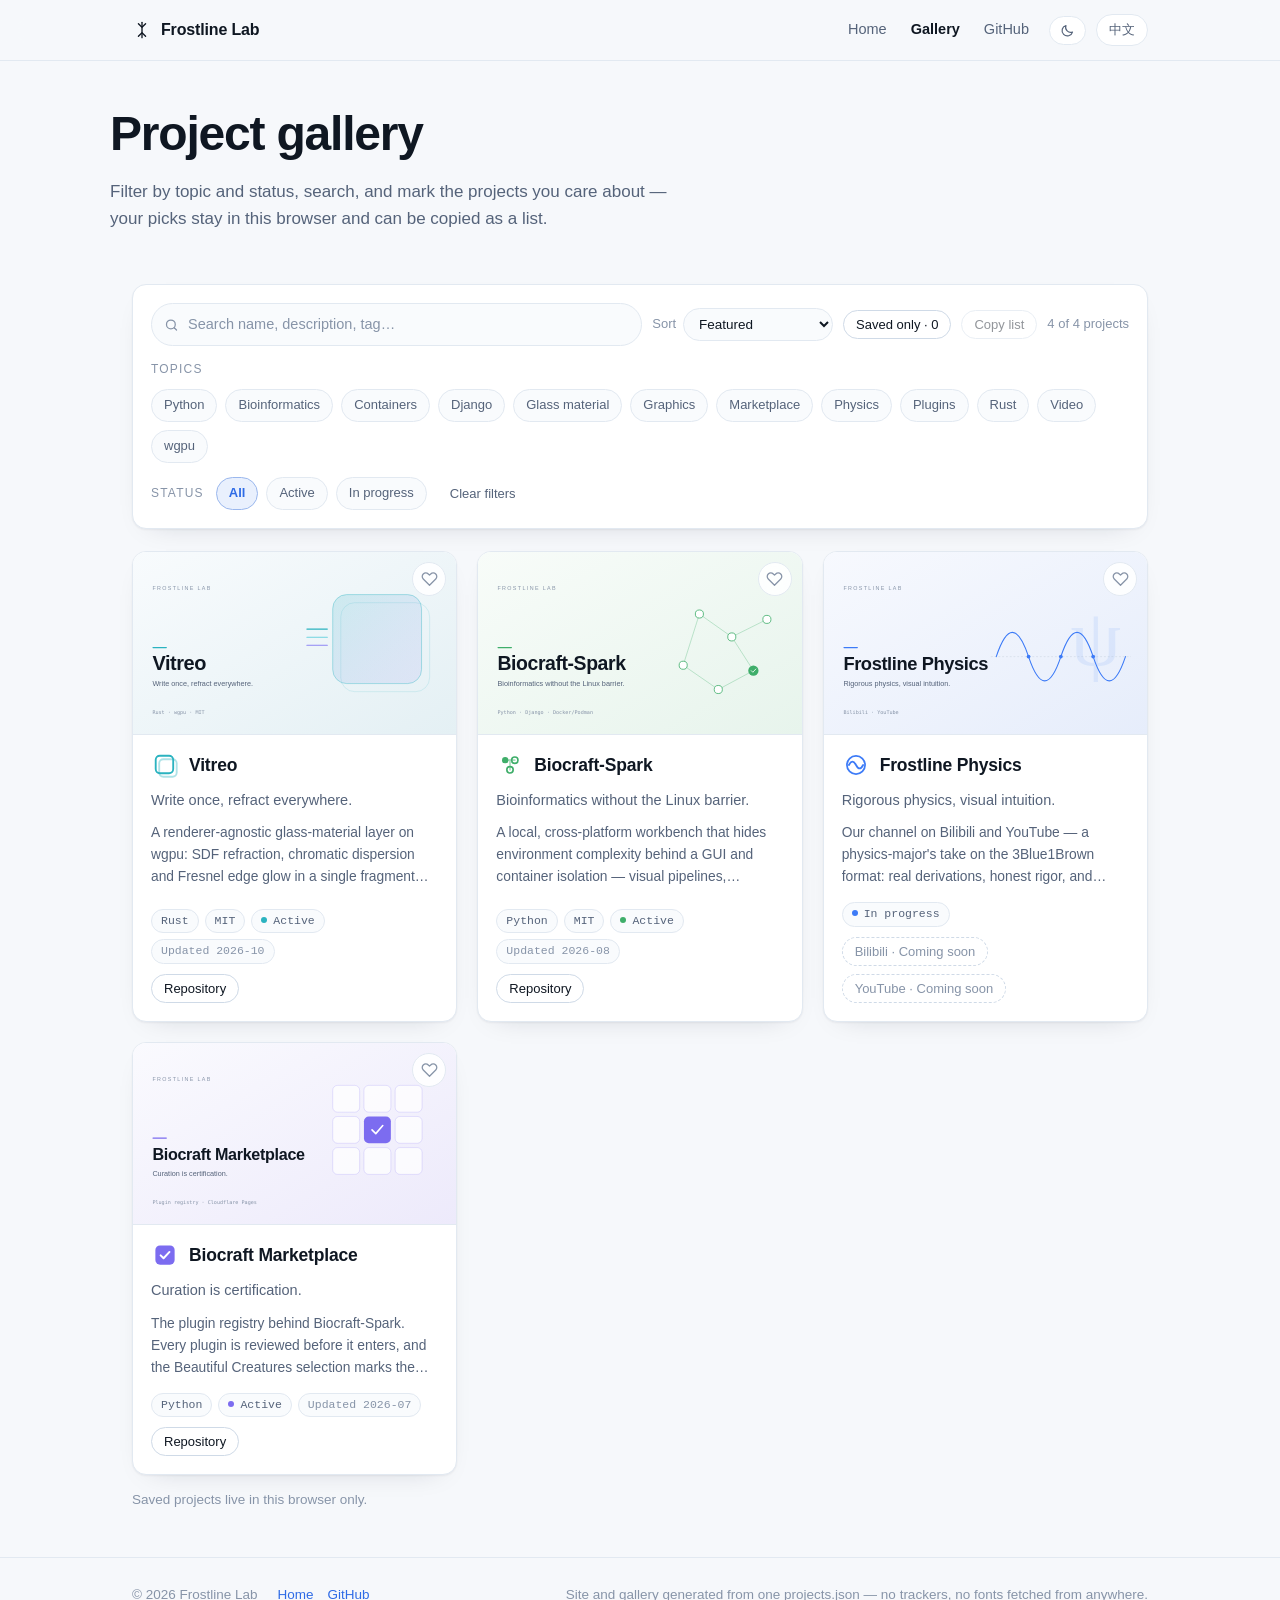
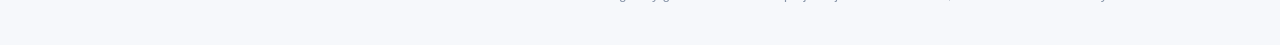
==== site/gallery.html @ c425bd37 "Add org profile README, team site, gallery and README embed tooling - profile/README.md: organizatio" ====
<!doctype html>
<html lang="en" data-lang="en">
<head>
<meta charset="utf-8">
<meta name="viewport" content="width=device-width, initial-scale=1">
<title>Gallery — Frostline Lab</title>
<meta name="description" content="Browse every Frostline Lab project: filter by topic and status, search, and keep the ones you care about.">
<meta property="og:type" content="website">
<meta property="og:title" content="Gallery — Frostline Lab">
<meta property="og:description" content="Filter, search and save Frostline Lab projects.">
<meta name="theme-color" content="#f6f8fb" media="(prefers-color-scheme: light)">
<meta name="theme-color" content="#0b1119" media="(prefers-color-scheme: dark)">
<link rel="icon" href="favicon.svg" type="image/svg+xml">
<link rel="stylesheet" href="assets/css/style.css">
</head>
<body data-page="gallery" data-title-key="meta.title.gallery">

<a class="skip-link" href="#main">Skip to content</a>

<header class="site-header">
  <div class="wrap header-inner">
    <a class="brand" href="index.html">
      <svg viewBox="0 0 24 24" width="20" height="20" fill="none" stroke="currentColor" stroke-width="1.6" stroke-linecap="round" aria-hidden="true">
        <path d="M12 2.8v18.4"/>
        <path d="M12 8.7 7.7 4.4M12 8.7l4.3-4.3"/>
        <path d="M12 15.3 7.7 19.6M12 15.3l4.3 4.3"/>
      </svg>
      <span class="brand__name">Frostline Lab</span>
    </a>
    <nav class="nav">
      <a href="index.html" data-i18n="nav.home"></a>
      <a href="gallery.html" aria-current="page" data-i18n="nav.gallery"></a>
      <a href="https://github.com/frostlinelab" target="_blank" rel="noopener" data-i18n="nav.github"></a>
      <button class="lang-toggle lang-toggle--icon" type="button" data-theme-toggle data-i18n-aria="nav.theme"></button>
      <button class="lang-toggle" type="button" data-lang-toggle></button>
    </nav>
  </div>
</header>

<main id="main">

  <section class="hero hero--compact wrap">
    <h1 data-i18n="gallery.title"></h1>
    <p class="lede" data-i18n="gallery.lede"></p>
  </section>

  <section class="wrap">
    <div class="toolbar">
      <div class="toolbar__row">
        <label class="search">
          <span class="sr-only" data-i18n="gallery.search"></span>
          <svg viewBox="0 0 24 24" fill="none" stroke="currentColor" stroke-width="2" stroke-linecap="round" aria-hidden="true"><circle cx="11" cy="11" r="7"/><path d="m20 20-3.6-3.6"/></svg>
          <input type="search" data-search data-i18n-ph="gallery.searchPlaceholder" data-i18n-aria="gallery.search">
        </label>
        <span class="field">
          <span data-i18n="gallery.sort"></span>
          <select data-sort>
            <option value="featured" data-i18n="gallery.sort.featured"></option>
            <option value="updated" data-i18n="gallery.sort.updated"></option>
            <option value="name" data-i18n="gallery.sort.name"></option>
          </select>
        </span>
        <button class="btn btn--small" type="button" data-only-favs aria-pressed="false"></button>
        <button class="btn btn--small" type="button" data-copy-favs data-i18n="gallery.copy" disabled></button>
        <span class="results" data-results aria-live="polite"></span>
      </div>
      <div class="toolbar__row">
        <span class="group-label" data-i18n="gallery.tags"></span>
        <div class="chips" data-tag-chips></div>
      </div>
      <div class="toolbar__row">
        <span class="group-label" data-i18n="gallery.status"></span>
        <div class="chips" data-status-chips></div>
        <button class="btn btn--quiet btn--small" type="button" data-clear data-i18n="gallery.clear"></button>
      </div>
    </div>

    <noscript>
      <div class="empty">
        <p>This gallery is rendered by JavaScript. The same projects are listed in the
          <a href="https://github.com/frostlinelab">organization README</a>.</p>
      </div>
    </noscript>

    <div class="grid" data-grid></div>

    <div class="empty" data-empty hidden>
      <p data-empty-msg></p>
      <button class="btn btn--small" type="button" data-clear data-i18n="gallery.clear"></button>
    </div>

    <p class="section__note" style="margin-top:14px" data-i18n="gallery.note"></p>
  </section>

</main>

<footer class="site-footer">
  <div class="wrap footer-inner">
    <span>© <span data-year>2026</span> Frostline Lab</span>
    <nav>
      <a href="index.html" data-i18n="nav.home"></a>
      <a href="https://github.com/frostlinelab" target="_blank" rel="noopener" data-i18n="nav.github"></a>
    </nav>
    <span class="spacer"></span>
    <span data-i18n="footer.built"></span>
  </div>
</footer>

<script src="assets/js/site.js"></script>
</body>
</html>
---- site/assets/css/style.css ----
/* Frostline Lab — site stylesheet
   One file, no webfonts, no frameworks. Light first, dark supported. */

:root {
  --bg: #f6f8fb;
  --bg-soft: #eef3f9;
  --surface: #ffffff;
  --surface-2: #f9fbfd;
  --text: #0f1722;
  --text-soft: #55637a;
  --text-faint: #8794a8;
  --line: #e2e9f1;
  --line-strong: #cfdae7;
  --brand: #2e6be6;
  --brand-soft: #e9f0fd;
  --radius: 14px;
  --radius-sm: 9px;
  --shadow: 0 1px 2px rgba(15, 23, 42, 0.05), 0 10px 28px -20px rgba(15, 23, 42, 0.25);
  --maxw: 1060px;
  --font: ui-sans-serif, -apple-system, "SF Pro Text", "Segoe UI", Roboto,
    "PingFang SC", "Hiragino Sans GB", "Microsoft YaHei", sans-serif;
  --mono: ui-monospace, SFMono-Regular, "SF Mono", Menlo, Consolas, monospace;
  color-scheme: light;
}

[data-theme="dark"] {
  --bg: #0b1119;
  --bg-soft: #101823;
  --surface: #121b26;
  --surface-2: #16202c;
  --text: #e6edf6;
  --text-soft: #a3b1c4;
  --text-faint: #7b8a9e;
  --line: #1f2b3a;
  --line-strong: #2c3a4c;
  --brand: #6f9dff;
  --brand-soft: #17233a;
  --shadow: 0 1px 2px rgba(0, 0, 0, 0.4), 0 12px 30px -22px rgba(0, 0, 0, 0.8);
  color-scheme: dark;
}

@media (prefers-color-scheme: dark) {
  :root:not([data-theme="light"]) {
    --bg: #0b1119;
    --bg-soft: #101823;
    --surface: #121b26;
    --surface-2: #16202c;
    --text: #e6edf6;
    --text-soft: #a3b1c4;
    --text-faint: #7b8a9e;
    --line: #1f2b3a;
    --line-strong: #2c3a4c;
    --brand: #6f9dff;
    --brand-soft: #17233a;
    --shadow: 0 1px 2px rgba(0, 0, 0, 0.4), 0 12px 30px -22px rgba(0, 0, 0, 0.8);
    color-scheme: dark;
  }
}

* { box-sizing: border-box; }

html { scroll-behavior: smooth; }

body {
  margin: 0;
  background: var(--bg);
  color: var(--text);
  font-family: var(--font);
  font-size: 16px;
  line-height: 1.6;
  -webkit-font-smoothing: antialiased;
}

img { max-width: 100%; }

a { color: var(--brand); text-decoration: none; }
a:hover { text-decoration: underline; }

:focus-visible {
  outline: 2px solid var(--brand);
  outline-offset: 2px;
  border-radius: 4px;
}

.skip-link {
  position: absolute;
  left: -9999px;
  top: 0;
  background: var(--surface);
  border: 1px solid var(--line);
  padding: 8px 14px;
  border-radius: var(--radius-sm);
  z-index: 50;
}
.skip-link:focus { left: 12px; top: 12px; }

.wrap {
  max-width: var(--maxw);
  margin: 0 auto;
  padding: 0 22px;
}

/* ---------- header ---------- */

.site-header {
  position: sticky;
  top: 0;
  z-index: 20;
  background: var(--bg);
  background: color-mix(in srgb, var(--bg) 84%, transparent);
  backdrop-filter: blur(14px) saturate(1.5);
  -webkit-backdrop-filter: blur(14px) saturate(1.5);
  border-bottom: 1px solid var(--line);
}

.header-inner {
  display: flex;
  align-items: center;
  gap: 18px;
  min-height: 60px;
}

.brand {
  display: inline-flex;
  align-items: center;
  gap: 9px;
  color: var(--text);
  font-weight: 650;
  letter-spacing: -0.01em;
}
.brand:hover { text-decoration: none; }
.brand svg { display: block; }
.brand__name small {
  display: block;
  font-weight: 450;
  font-size: 11px;
  color: var(--text-faint);
  letter-spacing: 0.04em;
  line-height: 1.2;
}

.nav {
  display: flex;
  align-items: center;
  gap: 4px;
  margin-left: auto;
  font-size: 14.5px;
}
.nav a {
  color: var(--text-soft);
  padding: 6px 10px;
  border-radius: var(--radius-sm);
}
.nav a:hover { color: var(--text); background: var(--bg-soft); text-decoration: none; }
.nav a[aria-current="page"] { color: var(--text); font-weight: 600; }

.lang-toggle {
  margin-left: 6px;
  font: inherit;
  font-size: 13px;
  color: var(--text-soft);
  background: var(--surface);
  border: 1px solid var(--line);
  border-radius: 999px;
  padding: 5px 12px;
  cursor: pointer;
}
.lang-toggle:hover { border-color: var(--line-strong); color: var(--text); }

/* ---------- hero ---------- */

.hero { padding: 68px 0 40px; }

.eyebrow {
  font-size: 12.5px;
  letter-spacing: 0.14em;
  text-transform: uppercase;
  color: var(--text-faint);
  margin: 0 0 14px;
}

.hero h1 {
  margin: 0 0 16px;
  font-size: clamp(1.9rem, 4.6vw, 3rem);
  line-height: 1.14;
  letter-spacing: -0.025em;
  font-weight: 700;
  max-width: 18ch;
}

.lede {
  margin: 0 0 26px;
  max-width: 60ch;
  font-size: 17px;
  color: var(--text-soft);
}

.actions { display: flex; flex-wrap: wrap; gap: 10px; }

/* ---------- buttons ---------- */

.btn {
  display: inline-flex;
  align-items: center;
  gap: 7px;
  font: inherit;
  font-size: 14px;
  line-height: 1;
  padding: 9px 15px;
  border-radius: 999px;
  border: 1px solid var(--line-strong);
  background: var(--surface);
  color: var(--text);
  cursor: pointer;
  text-decoration: none;
  transition: border-color 0.15s ease, background 0.15s ease, transform 0.1s ease;
}
.btn:hover { text-decoration: none; border-color: var(--text-faint); }
.btn:active { transform: translateY(1px); }

.btn--primary {
  background: var(--text);
  border-color: var(--text);
  color: var(--bg);
  font-weight: 550;
}
.btn--primary:hover { border-color: var(--text); opacity: 0.9; }

.btn--quiet {
  border-color: transparent;
  background: transparent;
  color: var(--text-soft);
  padding: 7px 11px;
}
.btn--quiet:hover { background: var(--bg-soft); color: var(--text); }

.btn[aria-pressed="true"] {
  background: var(--brand-soft);
  border-color: var(--brand);
  color: var(--brand);
}

.btn--disabled {
  color: var(--text-faint);
  border-style: dashed;
  cursor: default;
  background: transparent;
}
.btn--disabled:hover { border-color: var(--line-strong); }

.btn--small { font-size: 13px; padding: 7px 12px; }

/* ---------- section headings ---------- */

.section { padding: 34px 0; }

.section__head {
  display: flex;
  flex-wrap: wrap;
  align-items: baseline;
  gap: 6px 14px;
  margin-bottom: 18px;
}
.section__head h2 {
  margin: 0;
  font-size: 15px;
  font-weight: 650;
  letter-spacing: 0.08em;
  text-transform: uppercase;
  color: var(--text-soft);
}
.section__note {
  margin: 0;
  font-size: 13.5px;
  color: var(--text-faint);
}

/* ---------- channel band ---------- */

.band {
  position: relative;
  display: grid;
  grid-template-columns: minmax(0, 1.55fr) minmax(0, 1fr);
  gap: 26px;
  align-items: center;
  background: var(--surface);
  border: 1px solid var(--line);
  border-radius: var(--radius);
  box-shadow: var(--shadow);
  padding: 26px 26px 26px 30px;
  overflow: hidden;
}
.band::before {
  content: "";
  position: absolute;
  inset: 0 auto 0 0;
  width: 3px;
  background: var(--accent, var(--brand));
}
.band__logo { width: 34px; height: 34px; margin-bottom: 12px; }
.band h2 {
  margin: 0 0 10px;
  font-size: clamp(1.35rem, 3vw, 1.9rem);
  letter-spacing: -0.02em;
  line-height: 1.2;
}
.band p { margin: 0 0 4px; color: var(--text-soft); max-width: 54ch; }
.band__aside {
  display: flex;
  flex-direction: column;
  align-items: flex-start;
  gap: 10px;
  padding-left: 26px;
  border-left: 1px solid var(--line);
}
.band__kicker {
  font-size: 12px;
  letter-spacing: 0.14em;
  text-transform: uppercase;
  color: var(--text-faint);
}

@media (max-width: 720px) {
  .band { grid-template-columns: 1fr; padding: 22px; }
  .band__aside { padding-left: 0; border-left: 0; border-top: 1px solid var(--line); padding-top: 16px; }
}

/* ---------- project cards ---------- */

.grid {
  display: grid;
  grid-template-columns: repeat(auto-fill, minmax(288px, 1fr));
  gap: 20px;
}

.card {
  position: relative;
  display: flex;
  flex-direction: column;
  background: var(--surface);
  border: 1px solid var(--line);
  border-radius: var(--radius);
  overflow: hidden;
  box-shadow: var(--shadow);
  transition: border-color 0.15s ease, transform 0.15s ease;
}
.card:hover { border-color: var(--line-strong); transform: translateY(-2px); }

.card__banner {
  display: block;
  aspect-ratio: 16 / 9;
  background: var(--surface-2);
  border-bottom: 1px solid var(--line);
}
.card__banner img {
  display: block;
  width: 100%;
  height: 100%;
  object-fit: cover;
}

.card__fav {
  position: absolute;
  top: 10px;
  right: 10px;
  z-index: 2;
  display: inline-flex;
  align-items: center;
  justify-content: center;
  width: 34px;
  height: 34px;
  padding: 0;
  border-radius: 999px;
  border: 1px solid var(--line);
  background: var(--surface);
  background: color-mix(in srgb, var(--surface) 88%, transparent);
  backdrop-filter: blur(8px);
  -webkit-backdrop-filter: blur(8px);
  color: var(--text-faint);
  cursor: pointer;
}
.card__fav:hover { color: var(--text); border-color: var(--line-strong); }
.card__fav svg { width: 17px; height: 17px; display: block; }
.card__fav[aria-pressed="true"] { color: #e5484d; border-color: color-mix(in srgb, #e5484d 45%, var(--line)); }
.card__fav[aria-pressed="true"] svg { fill: currentColor; }

.card__body {
  display: flex;
  flex-direction: column;
  gap: 10px;
  padding: 16px 18px 18px;
  flex: 1;
}

.card__head { display: flex; align-items: center; gap: 10px; }
.card__logo { width: 28px; height: 28px; flex: 0 0 auto; }
.card__name { margin: 0; font-size: 17.5px; font-weight: 650; letter-spacing: -0.01em; }
.card__name a { color: var(--text); }
.card__tagline { margin: 0; font-size: 14.5px; color: var(--text-soft); }
.card__tagline em { font-style: normal; color: var(--text-faint); }

.card__desc {
  margin: 0;
  font-size: 13.8px;
  color: var(--text-soft);
  display: -webkit-box;
  -webkit-line-clamp: 3;
  -webkit-box-orient: vertical;
  overflow: hidden;
}

.card__meta { display: flex; flex-wrap: wrap; gap: 6px; margin-top: auto; padding-top: 4px; }

.badge {
  font-size: 11.5px;
  font-family: var(--mono);
  color: var(--text-soft);
  background: var(--surface-2);
  border: 1px solid var(--line);
  border-radius: 999px;
  padding: 2px 9px;
  white-space: nowrap;
}
.badge--status::before {
  content: "";
  display: inline-block;
  width: 6px;
  height: 6px;
  border-radius: 999px;
  margin-right: 6px;
  vertical-align: 1px;
  background: var(--accent, var(--brand));
}
.badge--quiet { color: var(--text-faint); }

.card__links { display: flex; flex-wrap: wrap; gap: 8px; }

/* ---------- gallery toolbar ---------- */

.toolbar {
  display: flex;
  flex-direction: column;
  gap: 14px;
  padding: 18px;
  background: var(--surface);
  border: 1px solid var(--line);
  border-radius: var(--radius);
  box-shadow: var(--shadow);
  margin-bottom: 22px;
}

.toolbar__row {
  display: flex;
  flex-wrap: wrap;
  align-items: center;
  gap: 10px;
}
.toolbar__row--wrap { gap: 8px; }

.search {
  position: relative;
  flex: 1 1 260px;
  min-width: 200px;
}
.search input {
  width: 100%;
  font: inherit;
  font-size: 14.5px;
  color: var(--text);
  background: var(--surface-2);
  border: 1px solid var(--line);
  border-radius: 999px;
  padding: 9px 15px 9px 36px;
}
.search input::placeholder { color: var(--text-faint); }
.search input:focus { outline: none; border-color: var(--brand); background: var(--surface); }
.search svg {
  position: absolute;
  left: 13px;
  top: 50%;
  transform: translateY(-50%);
  width: 15px;
  height: 15px;
  color: var(--text-faint);
  pointer-events: none;
}

.field {
  display: inline-flex;
  align-items: center;
  gap: 7px;
  font-size: 13px;
  color: var(--text-faint);
}
.field select {
  font: inherit;
  font-size: 13.5px;
  color: var(--text);
  background: var(--surface-2);
  border: 1px solid var(--line);
  border-radius: 999px;
  padding: 7px 11px;
  cursor: pointer;
}

.results {
  font-size: 13px;
  color: var(--text-faint);
  margin-left: auto;
  white-space: nowrap;
}

.chip {
  font: inherit;
  font-size: 13px;
  color: var(--text-soft);
  background: var(--surface-2);
  border: 1px solid var(--line);
  border-radius: 999px;
  padding: 5px 12px;
  cursor: pointer;
  transition: background 0.12s ease, border-color 0.12s ease, color 0.12s ease;
}
.chip:hover { border-color: var(--line-strong); color: var(--text); }
.chip[aria-pressed="true"] {
  background: var(--brand-soft);
  border-color: color-mix(in srgb, var(--brand) 40%, var(--line));
  color: var(--brand);
  font-weight: 550;
}

.group-label {
  font-size: 12px;
  letter-spacing: 0.1em;
  text-transform: uppercase;
  color: var(--text-faint);
  margin-right: 2px;
}

/* ---------- misc ---------- */

.empty {
  padding: 46px 22px;
  text-align: center;
  color: var(--text-soft);
  background: var(--surface);
  border: 1px dashed var(--line-strong);
  border-radius: var(--radius);
}
.empty p { margin: 0 0 14px; }

.about {
  max-width: 68ch;
  color: var(--text-soft);
}
.about h2 {
  font-size: 15px;
  font-weight: 650;
  letter-spacing: 0.08em;
  text-transform: uppercase;
  color: var(--text-soft);
  margin: 0 0 12px;
}
.about p { margin: 0 0 12px; }

.site-footer {
  margin-top: 46px;
  border-top: 1px solid var(--line);
  padding: 26px 0 40px;
  font-size: 13.5px;
  color: var(--text-faint);
}
.site-footer .footer-inner {
  display: flex;
  flex-wrap: wrap;
  gap: 10px 20px;
  align-items: center;
}
.site-footer nav { display: flex; gap: 14px; }
.site-footer .spacer { margin-left: auto; }

/* ---------- utilities ---------- */

.sr-only {
  position: absolute;
  width: 1px;
  height: 1px;
  padding: 0;
  margin: -1px;
  overflow: hidden;
  clip: rect(0 0 0 0);
  white-space: nowrap;
  border: 0;
}

.chips {
  display: flex;
  flex-wrap: wrap;
  align-items: center;
  gap: 8px;
}

.lang-toggle--icon {
  display: inline-flex;
  align-items: center;
  padding: 6px 10px;
}

.btn:disabled {
  opacity: 0.45;
  cursor: default;
  transform: none;
}

.hero--compact { padding: 46px 0 26px; }
.hero--compact h1 { max-width: none; }

@media (prefers-reduced-motion: reduce) {
  html { scroll-behavior: auto; }
  * { transition: none !important; }
}
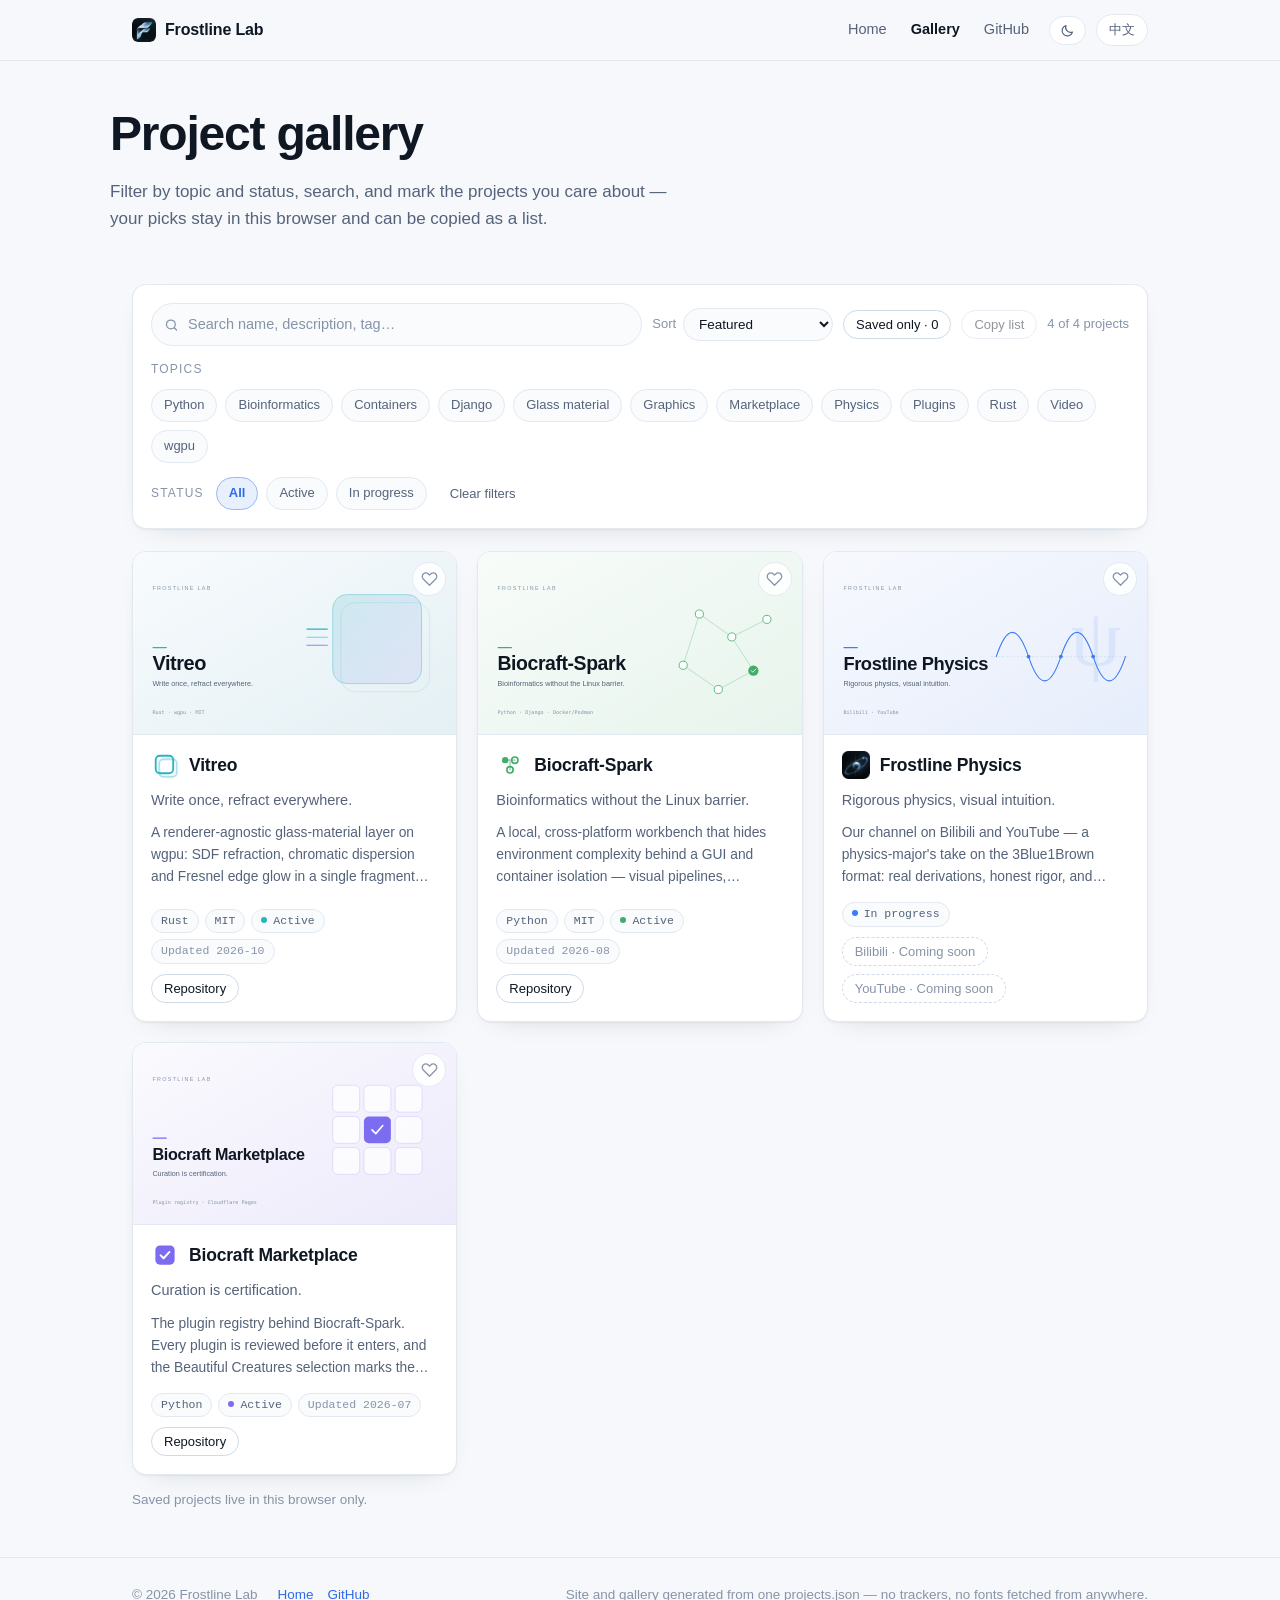
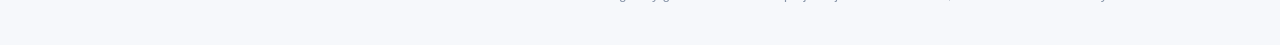
==== commit 91126f51: "Use the real logos on the site and in the README, and enlarge the grid marks Points Frostline Physic" ====
--- a/site/gallery.html
+++ b/site/gallery.html
@@ -10,7 +10,7 @@
 <meta property="og:description" content="Filter, search and save Frostline Lab projects.">
 <meta name="theme-color" content="#f6f8fb" media="(prefers-color-scheme: light)">
 <meta name="theme-color" content="#0b1119" media="(prefers-color-scheme: dark)">
-<link rel="icon" href="favicon.svg" type="image/svg+xml">
+<link rel="icon" href="favicon.png" type="image/png">
 <link rel="stylesheet" href="assets/css/style.css">
 </head>
 <body data-page="gallery" data-title-key="meta.title.gallery">
@@ -20,11 +20,7 @@
 <header class="site-header">
   <div class="wrap header-inner">
     <a class="brand" href="index.html">
-      <svg viewBox="0 0 24 24" width="20" height="20" fill="none" stroke="currentColor" stroke-width="1.6" stroke-linecap="round" aria-hidden="true">
-        <path d="M12 2.8v18.4"/>
-        <path d="M12 8.7 7.7 4.4M12 8.7l4.3-4.3"/>
-        <path d="M12 15.3 7.7 19.6M12 15.3l4.3 4.3"/>
-      </svg>
+      <img class="brand__mark" src="assets/brand/frostline-lab.webp" alt="" width="24" height="24">
       <span class="brand__name">Frostline Lab</span>
     </a>
     <nav class="nav">
--- a/site/assets/css/style.css
+++ b/site/assets/css/style.css
@@ -130,6 +130,9 @@
 }
 .brand:hover { text-decoration: none; }
 .brand svg { display: block; }
+/* The org mark is a dark tile with transparent corners, so it needs no plate of
+   its own in either theme — it reads on the light and the dark header alike. */
+.brand__mark { display: block; width: 24px; height: 24px; border-radius: 6px; }
 .brand__name small {
   display: block;
   font-weight: 450;
